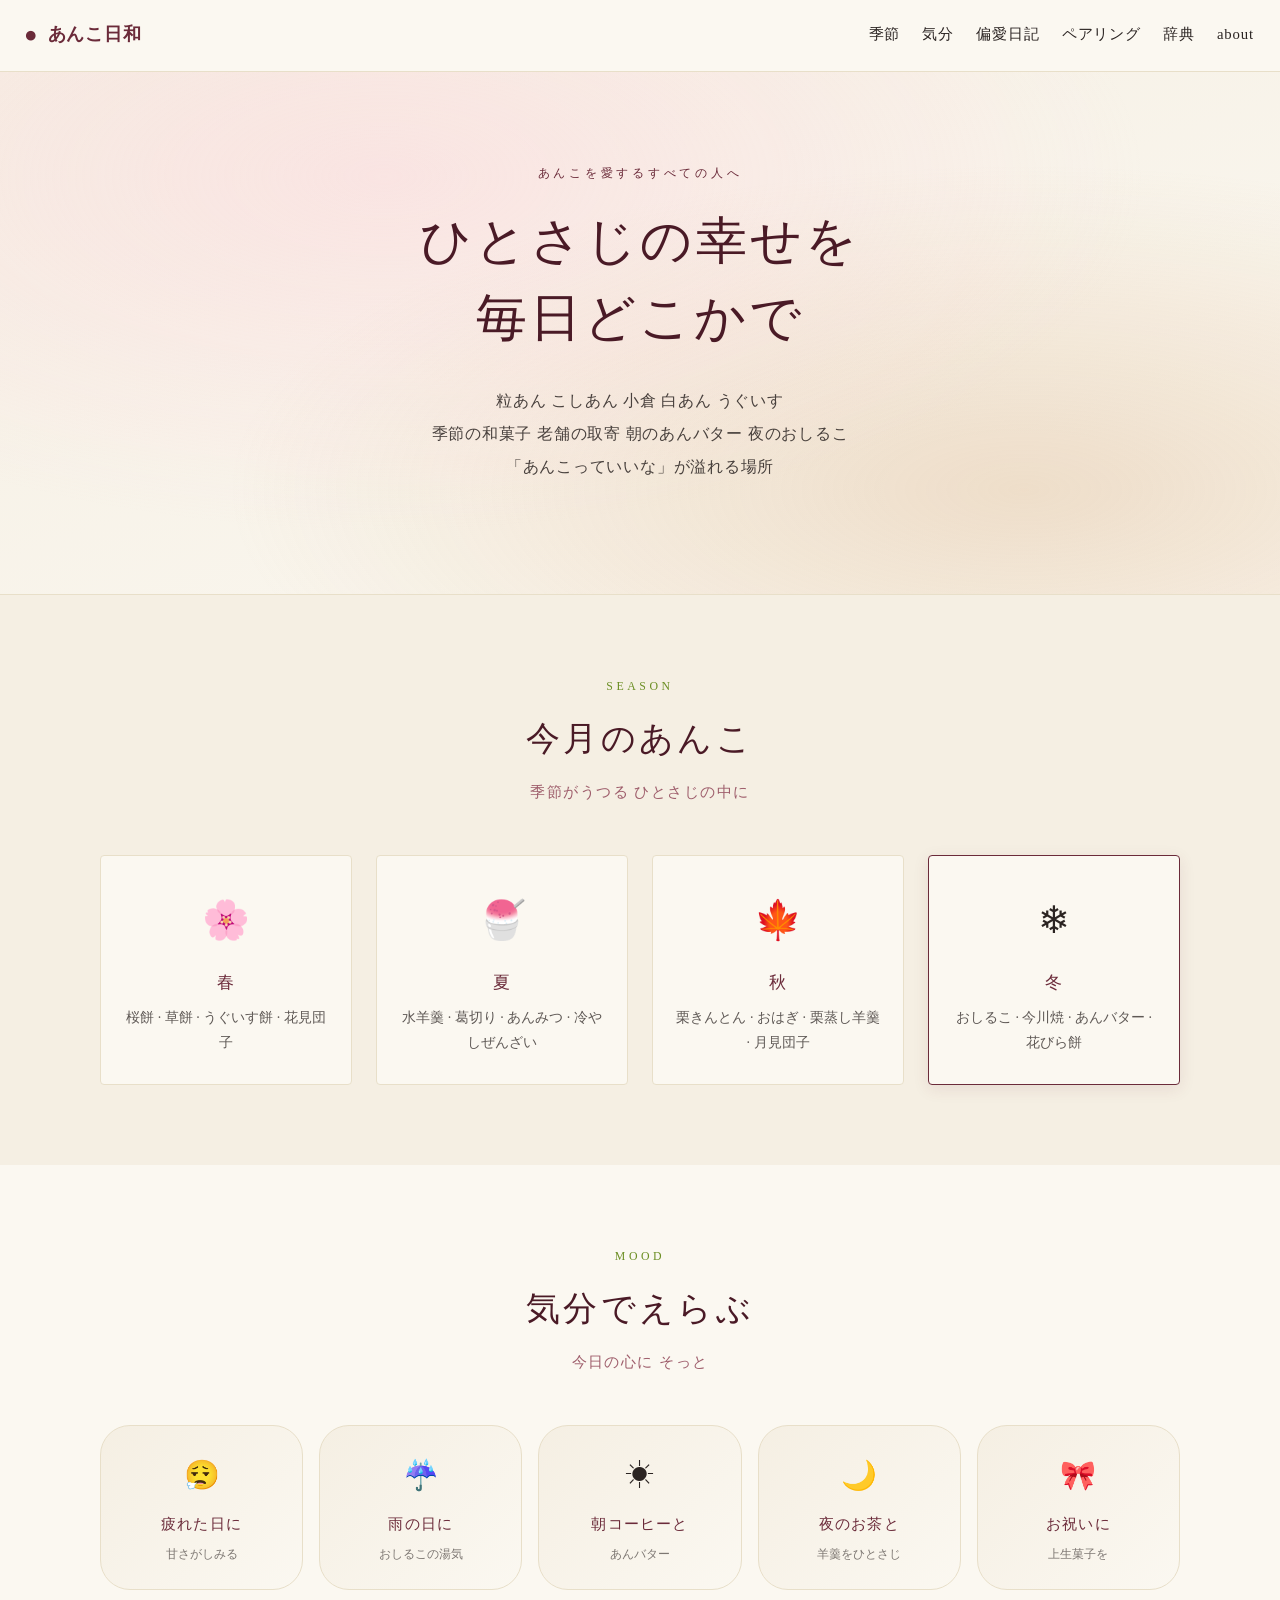
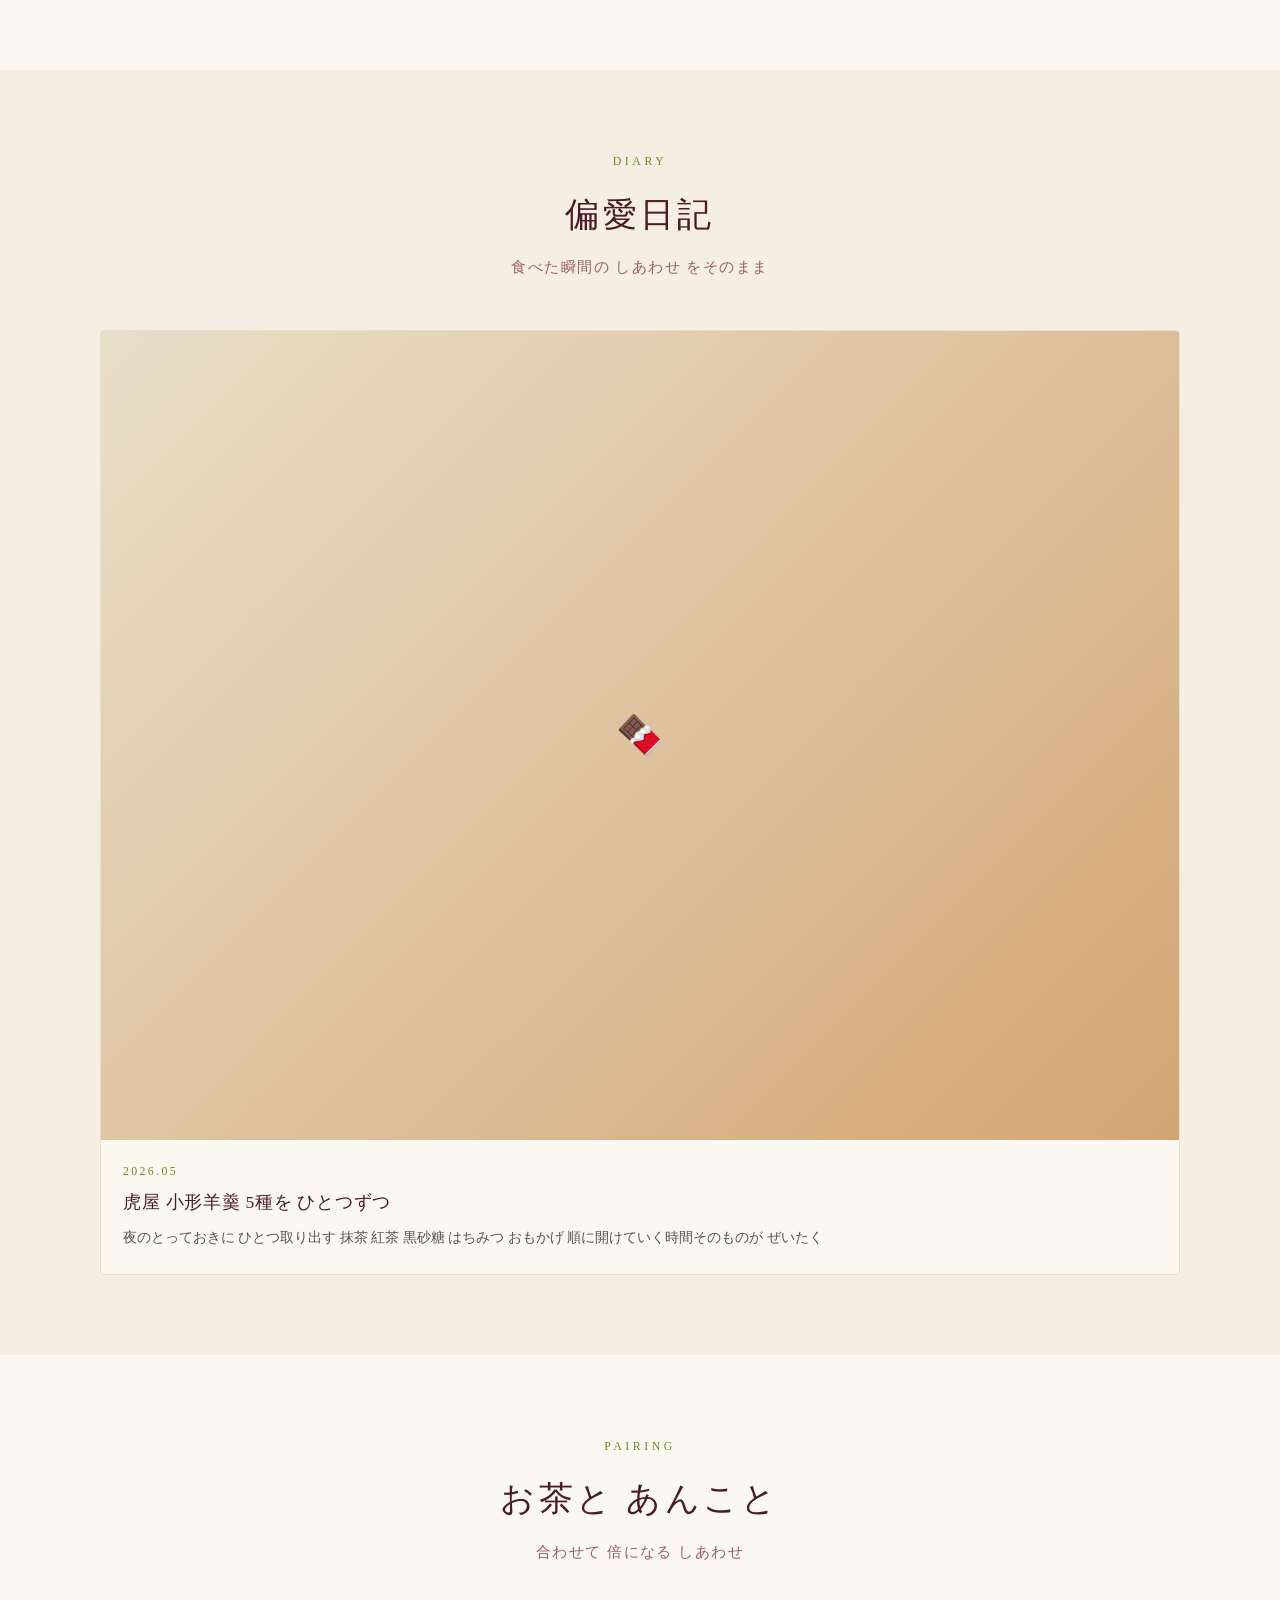
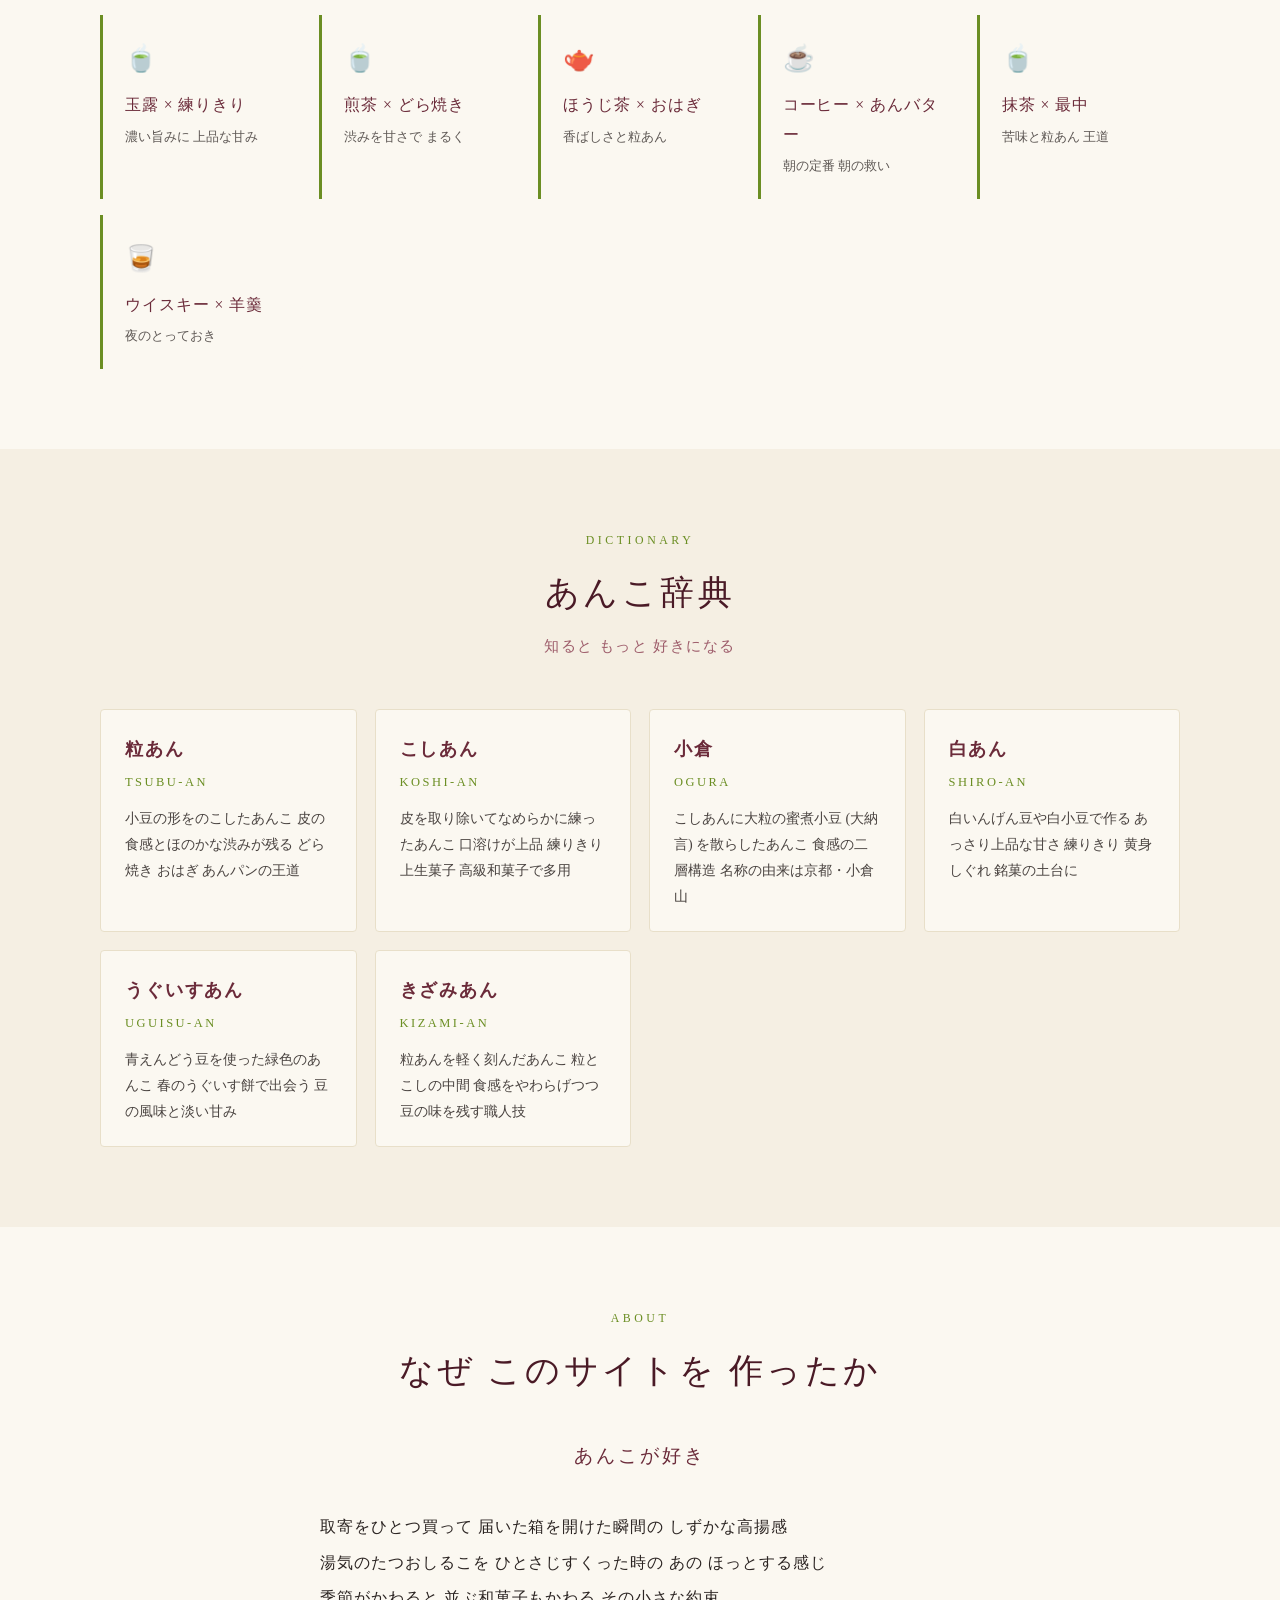
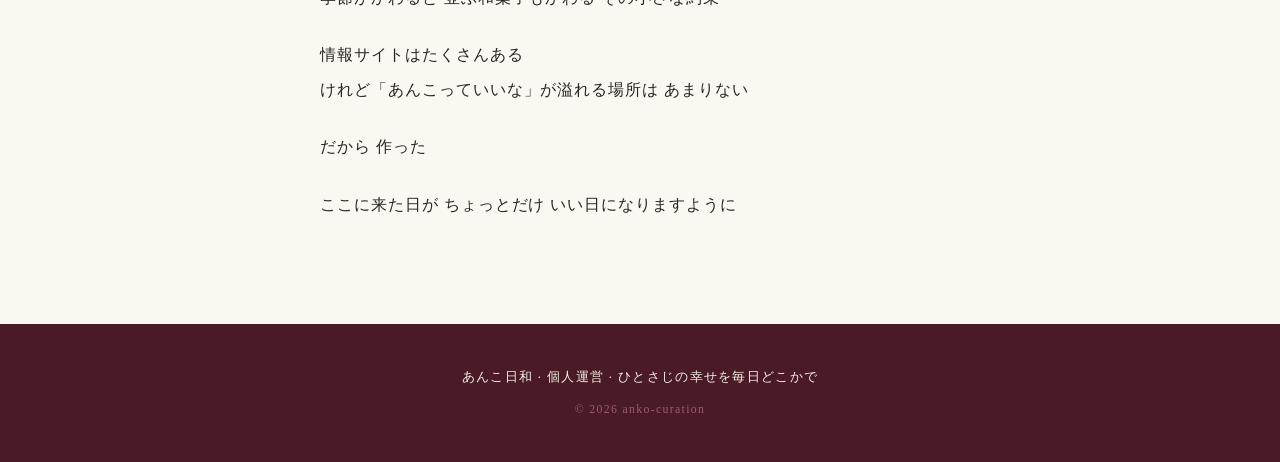
==== index.html @ 610469e4 "init: あんこ日和 MVP - 幸せ溢れる9要素統合 (季節/気分/偏愛日記/ペアリング/辞典/About)" ====
<!DOCTYPE html>
<html lang="ja">
<head>
<meta charset="UTF-8">
<meta name="viewport" content="width=device-width,initial-scale=1">
<title>あんこ日和 — あんこの幸せが溢れる場所</title>
<meta name="description" content="季節のあんこ・気分で選ぶあんこ・偏愛日記・あんこ辞典・お茶とのペアリング。あんこを愛するすべての人に、ひとさじの幸せを。">
<meta property="og:title" content="あんこ日和 — あんこの幸せが溢れる場所">
<meta property="og:description" content="季節のあんこ・気分で選ぶあんこ・偏愛日記・あんこ辞典。あんこを愛するすべての人へ。">
<meta property="og:type" content="website">
<meta property="og:url" content="https://humancronadmin.github.io/anko-curation/">
<meta name="theme-color" content="#6B2B3A">
<link rel="canonical" href="https://humancronadmin.github.io/anko-curation/">
<link rel="stylesheet" href="css/style.css">
<link rel="icon" href="favicon.svg" type="image/svg+xml">
</head>
<body>

<header class="site-header">
  <div class="brand">
    <a href="./"><span class="brand-mark">●</span> あんこ日和</a>
  </div>
  <nav class="site-nav">
    <a href="#season">季節</a>
    <a href="#mood">気分</a>
    <a href="#diary">偏愛日記</a>
    <a href="#pairing">ペアリング</a>
    <a href="#dictionary">辞典</a>
    <a href="#about">about</a>
  </nav>
</header>

<section class="hero">
  <div class="hero-inner">
    <p class="hero-eyebrow">あんこを愛するすべての人へ</p>
    <h1 class="hero-title">ひとさじの幸せを<br>毎日どこかで</h1>
    <p class="hero-lead">粒あん こしあん 小倉 白あん うぐいす<br>季節の和菓子 老舗の取寄 朝のあんバター 夜のおしるこ<br>「あんこっていいな」が溢れる場所</p>
  </div>
</section>

<section id="season" class="section section-cream">
  <div class="container">
    <p class="eyebrow">SEASON</p>
    <h2 class="section-title">今月のあんこ</h2>
    <p class="section-lead">季節がうつる ひとさじの中に</p>
    <div class="season-grid" id="season-grid"></div>
  </div>
</section>

<section id="mood" class="section">
  <div class="container">
    <p class="eyebrow">MOOD</p>
    <h2 class="section-title">気分でえらぶ</h2>
    <p class="section-lead">今日の心に そっと</p>
    <div class="mood-grid" id="mood-grid"></div>
  </div>
</section>

<section id="diary" class="section section-cream">
  <div class="container">
    <p class="eyebrow">DIARY</p>
    <h2 class="section-title">偏愛日記</h2>
    <p class="section-lead">食べた瞬間の しあわせ をそのまま</p>
    <div class="diary-grid" id="diary-grid"></div>
  </div>
</section>

<section id="pairing" class="section">
  <div class="container">
    <p class="eyebrow">PAIRING</p>
    <h2 class="section-title">お茶と あんこと</h2>
    <p class="section-lead">合わせて 倍になる しあわせ</p>
    <div class="pairing-grid">
      <div class="pairing-card"><div class="pairing-icon">🍵</div><h3>玉露 × 練りきり</h3><p>濃い旨みに 上品な甘み</p></div>
      <div class="pairing-card"><div class="pairing-icon">🍵</div><h3>煎茶 × どら焼き</h3><p>渋みを甘さで まるく</p></div>
      <div class="pairing-card"><div class="pairing-icon">🫖</div><h3>ほうじ茶 × おはぎ</h3><p>香ばしさと粒あん</p></div>
      <div class="pairing-card"><div class="pairing-icon">☕</div><h3>コーヒー × あんバター</h3><p>朝の定番 朝の救い</p></div>
      <div class="pairing-card"><div class="pairing-icon">🍵</div><h3>抹茶 × 最中</h3><p>苦味と粒あん 王道</p></div>
      <div class="pairing-card"><div class="pairing-icon">🥃</div><h3>ウイスキー × 羊羹</h3><p>夜のとっておき</p></div>
    </div>
  </div>
</section>

<section id="dictionary" class="section section-cream">
  <div class="container">
    <p class="eyebrow">DICTIONARY</p>
    <h2 class="section-title">あんこ辞典</h2>
    <p class="section-lead">知ると もっと 好きになる</p>
    <div class="dict-grid" id="dict-grid"></div>
  </div>
</section>

<section id="about" class="section">
  <div class="container container-narrow">
    <p class="eyebrow">ABOUT</p>
    <h2 class="section-title">なぜ このサイトを 作ったか</h2>
    <div class="about-text">
      <p>あんこが好き</p>
      <p>取寄をひとつ買って 届いた箱を開けた瞬間の しずかな高揚感<br>湯気のたつおしるこを ひとさじすくった時の あの ほっとする感じ<br>季節がかわると 並ぶ和菓子もかわる その小さな約束</p>
      <p>情報サイトはたくさんある<br>けれど「あんこっていいな」が溢れる場所は あまりない</p>
      <p>だから 作った</p>
      <p>ここに来た日が ちょっとだけ いい日になりますように</p>
    </div>
  </div>
</section>

<footer class="site-footer">
  <p>あんこ日和 · 個人運営 · ひとさじの幸せを毎日どこかで</p>
  <p class="footer-meta">© 2026 anko-curation</p>
</footer>

<script src="js/app.js"></script>
</body>
</html>
---- css/style.css ----
/* あんこ日和 — 和テーマ (あずき + 抹茶 + 生成り) */

:root {
  --azuki: #6B2B3A;
  --azuki-deep: #4A1A26;
  --azuki-light: #9E5D6B;
  --matcha: #6B8E23;
  --matcha-light: #A4B97B;
  --kinari: #F5EFE3;
  --kinari-deep: #E8DFC9;
  --sumi: #2B2422;
  --sakura: #FFD1DC;
  --kinako: #D4A574;
  --paper: #FBF8F1;
}

* { box-sizing: border-box; margin: 0; padding: 0; }

html { scroll-behavior: smooth; }

body {
  font-family: "Hiragino Mincho ProN", "Yu Mincho", "Noto Serif JP", serif;
  color: var(--sumi);
  background: var(--paper);
  line-height: 1.9;
  font-size: 16px;
  -webkit-font-smoothing: antialiased;
}

/* ===== Header ===== */
.site-header {
  position: sticky; top: 0; z-index: 50;
  display: flex; align-items: center; justify-content: space-between;
  padding: 14px 24px;
  background: rgba(251, 248, 241, 0.92);
  backdrop-filter: blur(8px);
  border-bottom: 1px solid var(--kinari-deep);
}
.brand a {
  color: var(--azuki); text-decoration: none;
  font-size: 1.15rem; font-weight: 600; letter-spacing: 0.04em;
}
.brand-mark { color: var(--azuki); font-size: 1.4rem; vertical-align: -2px; margin-right: 4px; }
.site-nav { display: flex; gap: 18px; flex-wrap: wrap; }
.site-nav a {
  color: var(--sumi); text-decoration: none;
  font-size: 0.92rem; letter-spacing: 0.06em;
  padding: 4px 2px; border-bottom: 1px solid transparent;
  transition: border-color 0.2s, color 0.2s;
}
.site-nav a:hover { color: var(--azuki); border-bottom-color: var(--azuki); }

@media (max-width: 600px) {
  .site-header { flex-direction: column; gap: 10px; padding: 12px; }
  .site-nav { gap: 12px; font-size: 0.85rem; }
}

/* ===== Hero ===== */
.hero {
  background:
    radial-gradient(ellipse at 30% 20%, rgba(255, 209, 220, 0.4), transparent 60%),
    radial-gradient(ellipse at 80% 80%, rgba(212, 165, 116, 0.3), transparent 55%),
    linear-gradient(160deg, var(--kinari) 0%, var(--paper) 100%);
  padding: 90px 24px 110px;
  text-align: center;
  border-bottom: 1px solid var(--kinari-deep);
}
.hero-inner { max-width: 720px; margin: 0 auto; }
.hero-eyebrow {
  color: var(--azuki); letter-spacing: 0.3em; font-size: 0.78rem;
  margin-bottom: 18px; text-transform: uppercase;
}
.hero-title {
  font-size: clamp(1.9rem, 5vw, 3.2rem);
  color: var(--azuki-deep);
  font-weight: 500;
  letter-spacing: 0.06em;
  line-height: 1.5;
  margin-bottom: 28px;
}
.hero-lead {
  color: var(--sumi);
  font-size: 0.98rem;
  letter-spacing: 0.05em;
  line-height: 2.1;
  opacity: 0.85;
}

/* ===== Section ===== */
.section { padding: 80px 24px; }
.section-cream { background: var(--kinari); }
.container { max-width: 1080px; margin: 0 auto; }
.container-narrow { max-width: 640px; margin: 0 auto; text-align: center; }

.eyebrow {
  color: var(--matcha); letter-spacing: 0.3em; font-size: 0.74rem;
  text-align: center; margin-bottom: 10px; text-transform: uppercase;
}
.section-title {
  font-size: clamp(1.5rem, 3vw, 2.1rem);
  color: var(--azuki-deep);
  text-align: center;
  font-weight: 500;
  letter-spacing: 0.1em;
  margin-bottom: 8px;
}
.section-lead {
  text-align: center; color: var(--azuki-light);
  font-size: 0.92rem; letter-spacing: 0.1em;
  margin-bottom: 48px;
}

/* ===== Season grid ===== */
.season-grid {
  display: grid; gap: 24px;
  grid-template-columns: repeat(auto-fit, minmax(220px, 1fr));
}
.season-card {
  background: var(--paper);
  border: 1px solid var(--kinari-deep);
  border-radius: 4px;
  padding: 28px 22px;
  text-align: center;
  transition: transform 0.2s, box-shadow 0.2s;
}
.season-card:hover {
  transform: translateY(-2px);
  box-shadow: 0 6px 20px rgba(107, 43, 58, 0.08);
}
.season-emoji { font-size: 2.4rem; margin-bottom: 10px; }
.season-name { color: var(--azuki); font-size: 1.05rem; letter-spacing: 0.1em; margin-bottom: 6px; }
.season-items { color: var(--sumi); opacity: 0.75; font-size: 0.88rem; line-height: 1.8; }

/* ===== Mood grid ===== */
.mood-grid {
  display: grid; gap: 16px;
  grid-template-columns: repeat(auto-fit, minmax(170px, 1fr));
}
.mood-card {
  background: linear-gradient(135deg, var(--kinari) 0%, var(--paper) 100%);
  border: 1px solid var(--kinari-deep);
  border-radius: 30px;
  padding: 22px 18px;
  text-align: center;
  cursor: pointer;
  transition: all 0.2s;
}
.mood-card:hover {
  border-color: var(--azuki);
  background: var(--paper);
}
.mood-icon { font-size: 1.8rem; margin-bottom: 8px; }
.mood-label { color: var(--azuki); font-size: 0.95rem; letter-spacing: 0.08em; }
.mood-sub { color: var(--sumi); opacity: 0.6; font-size: 0.78rem; margin-top: 4px; }

/* ===== Diary grid ===== */
.diary-grid {
  display: grid; gap: 28px;
  grid-template-columns: repeat(auto-fit, minmax(280px, 1fr));
}
.diary-card {
  background: var(--paper);
  border: 1px solid var(--kinari-deep);
  border-radius: 4px;
  overflow: hidden;
  transition: transform 0.2s, box-shadow 0.2s;
  display: block;
  text-decoration: none;
  color: inherit;
}
.diary-card:hover {
  transform: translateY(-3px);
  box-shadow: 0 8px 24px rgba(107, 43, 58, 0.12);
}
.diary-img {
  width: 100%; aspect-ratio: 4/3;
  background: linear-gradient(135deg, var(--kinari-deep), var(--kinako));
  display: flex; align-items: center; justify-content: center;
  font-size: 2.4rem; color: var(--paper);
}
.diary-img img { width: 100%; height: 100%; object-fit: cover; display: block; }
.diary-body { padding: 20px 22px 24px; }
.diary-date { color: var(--matcha); font-size: 0.74rem; letter-spacing: 0.2em; margin-bottom: 6px; }
.diary-title { color: var(--azuki-deep); font-size: 1.1rem; letter-spacing: 0.04em; margin-bottom: 8px; line-height: 1.6; }
.diary-excerpt { color: var(--sumi); opacity: 0.78; font-size: 0.86rem; line-height: 1.85; }

.diary-empty {
  grid-column: 1 / -1;
  text-align: center;
  color: var(--azuki-light);
  font-size: 0.92rem;
  padding: 60px 20px;
  border: 1px dashed var(--kinari-deep);
  border-radius: 4px;
}

/* ===== Pairing ===== */
.pairing-grid {
  display: grid; gap: 16px;
  grid-template-columns: repeat(auto-fit, minmax(200px, 1fr));
}
.pairing-card {
  background: var(--paper);
  border-left: 3px solid var(--matcha);
  padding: 20px 22px;
  border-radius: 0 4px 4px 0;
}
.pairing-icon { font-size: 1.6rem; margin-bottom: 6px; }
.pairing-card h3 { color: var(--azuki); font-size: 0.98rem; letter-spacing: 0.06em; margin-bottom: 4px; font-weight: 500; }
.pairing-card p { color: var(--sumi); opacity: 0.75; font-size: 0.84rem; }

/* ===== Dictionary ===== */
.dict-grid {
  display: grid; gap: 18px;
  grid-template-columns: repeat(auto-fit, minmax(240px, 1fr));
}
.dict-card {
  background: var(--paper);
  border: 1px solid var(--kinari-deep);
  border-radius: 4px;
  padding: 22px 24px;
}
.dict-term {
  color: var(--azuki); font-size: 1.15rem; letter-spacing: 0.1em;
  margin-bottom: 4px; font-weight: 600;
}
.dict-reading {
  color: var(--matcha); font-size: 0.78rem; letter-spacing: 0.2em;
  margin-bottom: 10px; text-transform: uppercase;
}
.dict-desc { color: var(--sumi); font-size: 0.88rem; line-height: 1.85; opacity: 0.85; }

/* ===== About ===== */
.about-text { margin-top: 32px; text-align: left; }
.about-text p {
  color: var(--sumi);
  font-size: 1rem;
  line-height: 2.2;
  letter-spacing: 0.06em;
  margin-bottom: 22px;
}
.about-text p:first-child {
  text-align: center;
  font-size: 1.2rem;
  color: var(--azuki);
  letter-spacing: 0.15em;
  margin-bottom: 32px;
}

/* ===== Footer ===== */
.site-footer {
  background: var(--azuki-deep);
  color: var(--kinari);
  text-align: center;
  padding: 40px 24px;
  font-size: 0.82rem;
  letter-spacing: 0.1em;
  line-height: 2;
}
.footer-meta { color: var(--azuki-light); font-size: 0.74rem; margin-top: 8px; }

/* ===== Mobile ===== */
@media (max-width: 600px) {
  .section { padding: 56px 18px; }
  .hero { padding: 60px 18px 80px; }
  .hero-lead { font-size: 0.9rem; line-height: 2; }
}
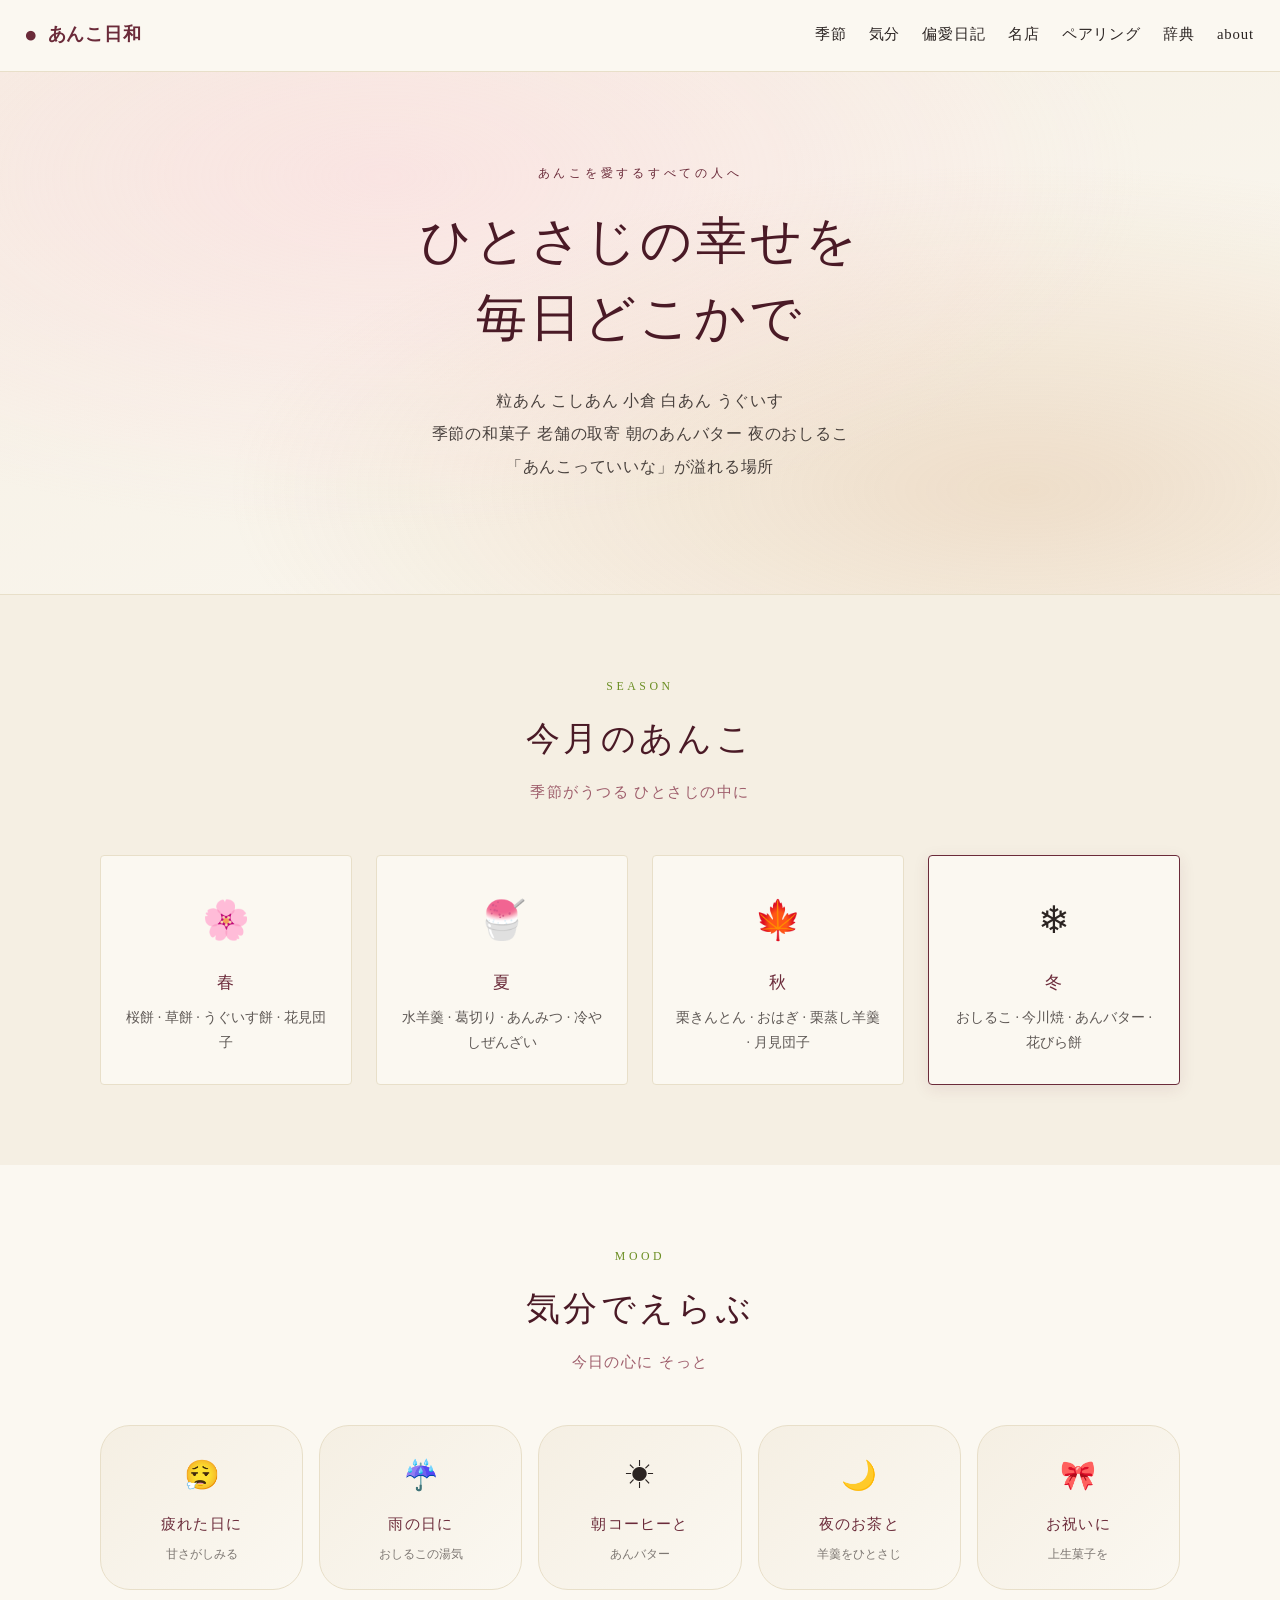
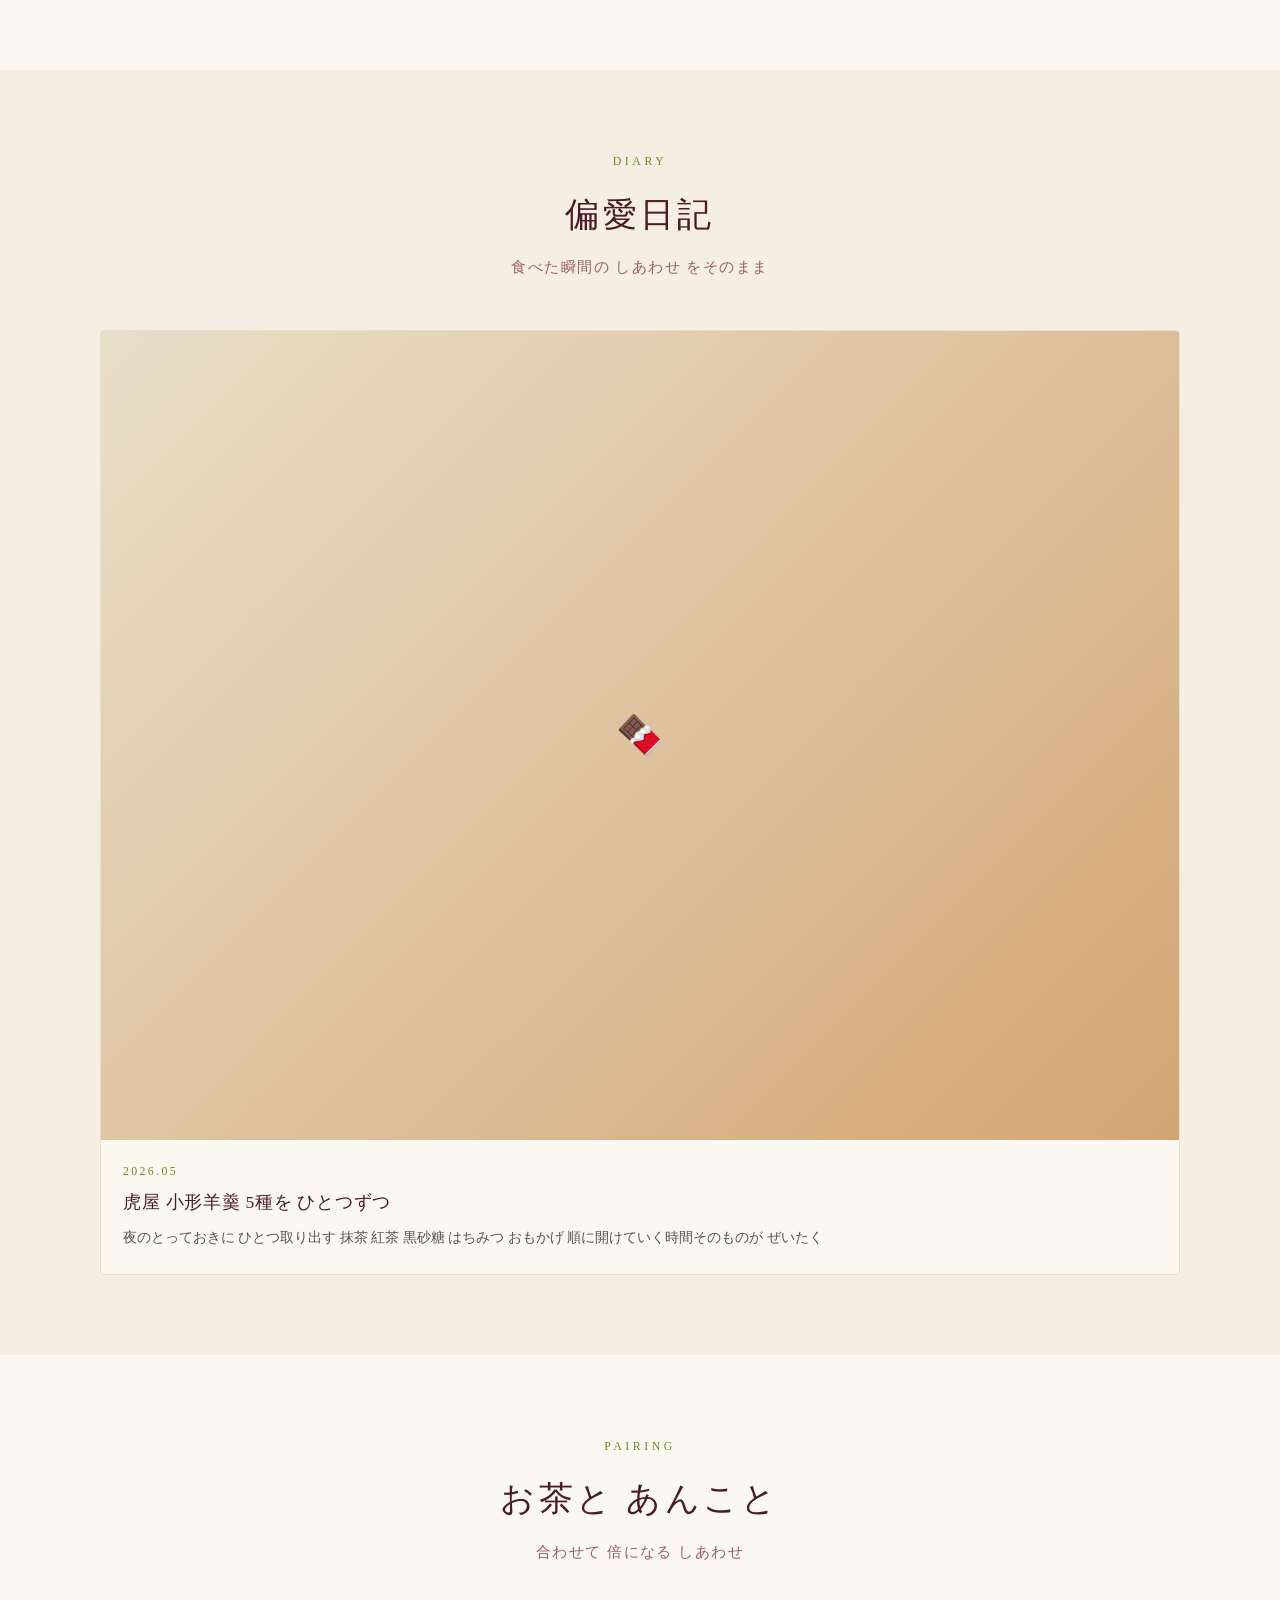
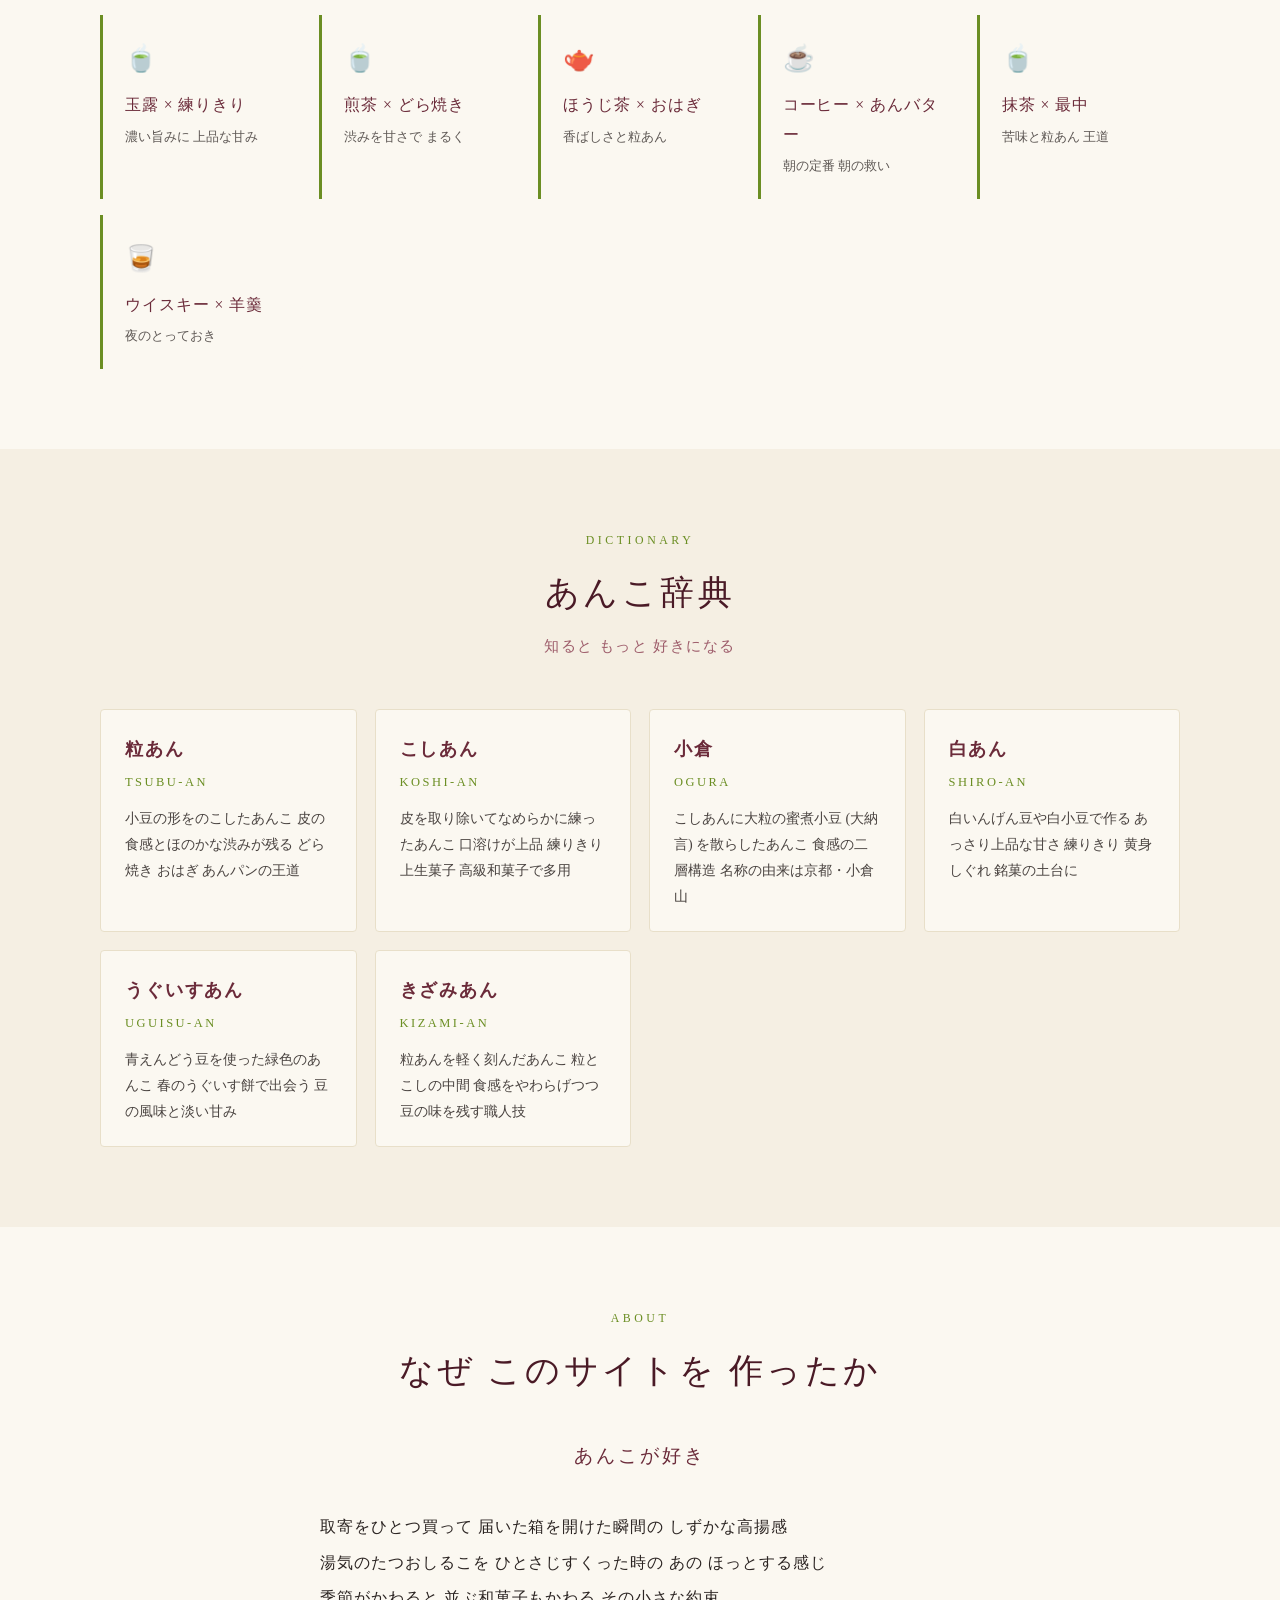
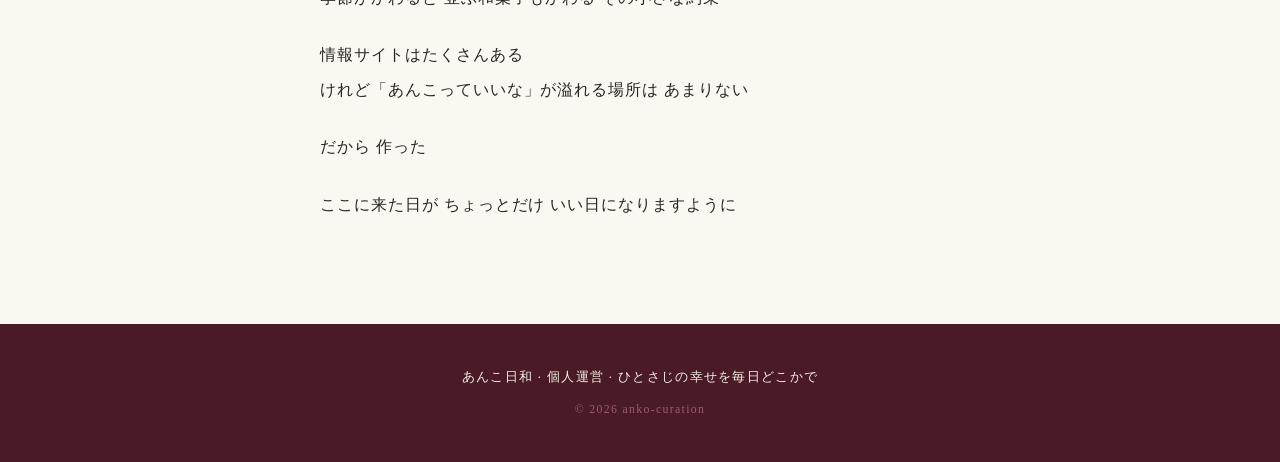
==== commit cf22d219: "add: 名店18選 + voice_to_anko.py連携 + SEO基盤 (sitemap/robots/JSON-LD)" ====
--- a/index.html
+++ b/index.html
@@ -13,6 +13,9 @@
 <link rel="canonical" href="https://humancronadmin.github.io/anko-curation/">
 <link rel="stylesheet" href="css/style.css">
 <link rel="icon" href="favicon.svg" type="image/svg+xml">
+
+<script type="application/ld+json">{"@context":"https://schema.org","@type":"WebSite","name":"あんこ日和","alternateName":"anko-curation","url":"https://humancronadmin.github.io/anko-curation/","description":"あんこの幸せが溢れる場所 季節のあんこ 気分で選ぶあんこ 偏愛日記 あんこ辞典 全国名店18選","inLanguage":"ja"}</script>
+<script type="application/ld+json">{"@context":"https://schema.org","@type":"Organization","name":"あんこ日和","url":"https://humancronadmin.github.io/anko-curation/"}</script>
 </head>
 <body>
 
@@ -24,6 +27,7 @@
     <a href="#season">季節</a>
     <a href="#mood">気分</a>
     <a href="#diary">偏愛日記</a>
+    <a href="shops.html">名店</a>
     <a href="#pairing">ペアリング</a>
     <a href="#dictionary">辞典</a>
     <a href="#about">about</a>
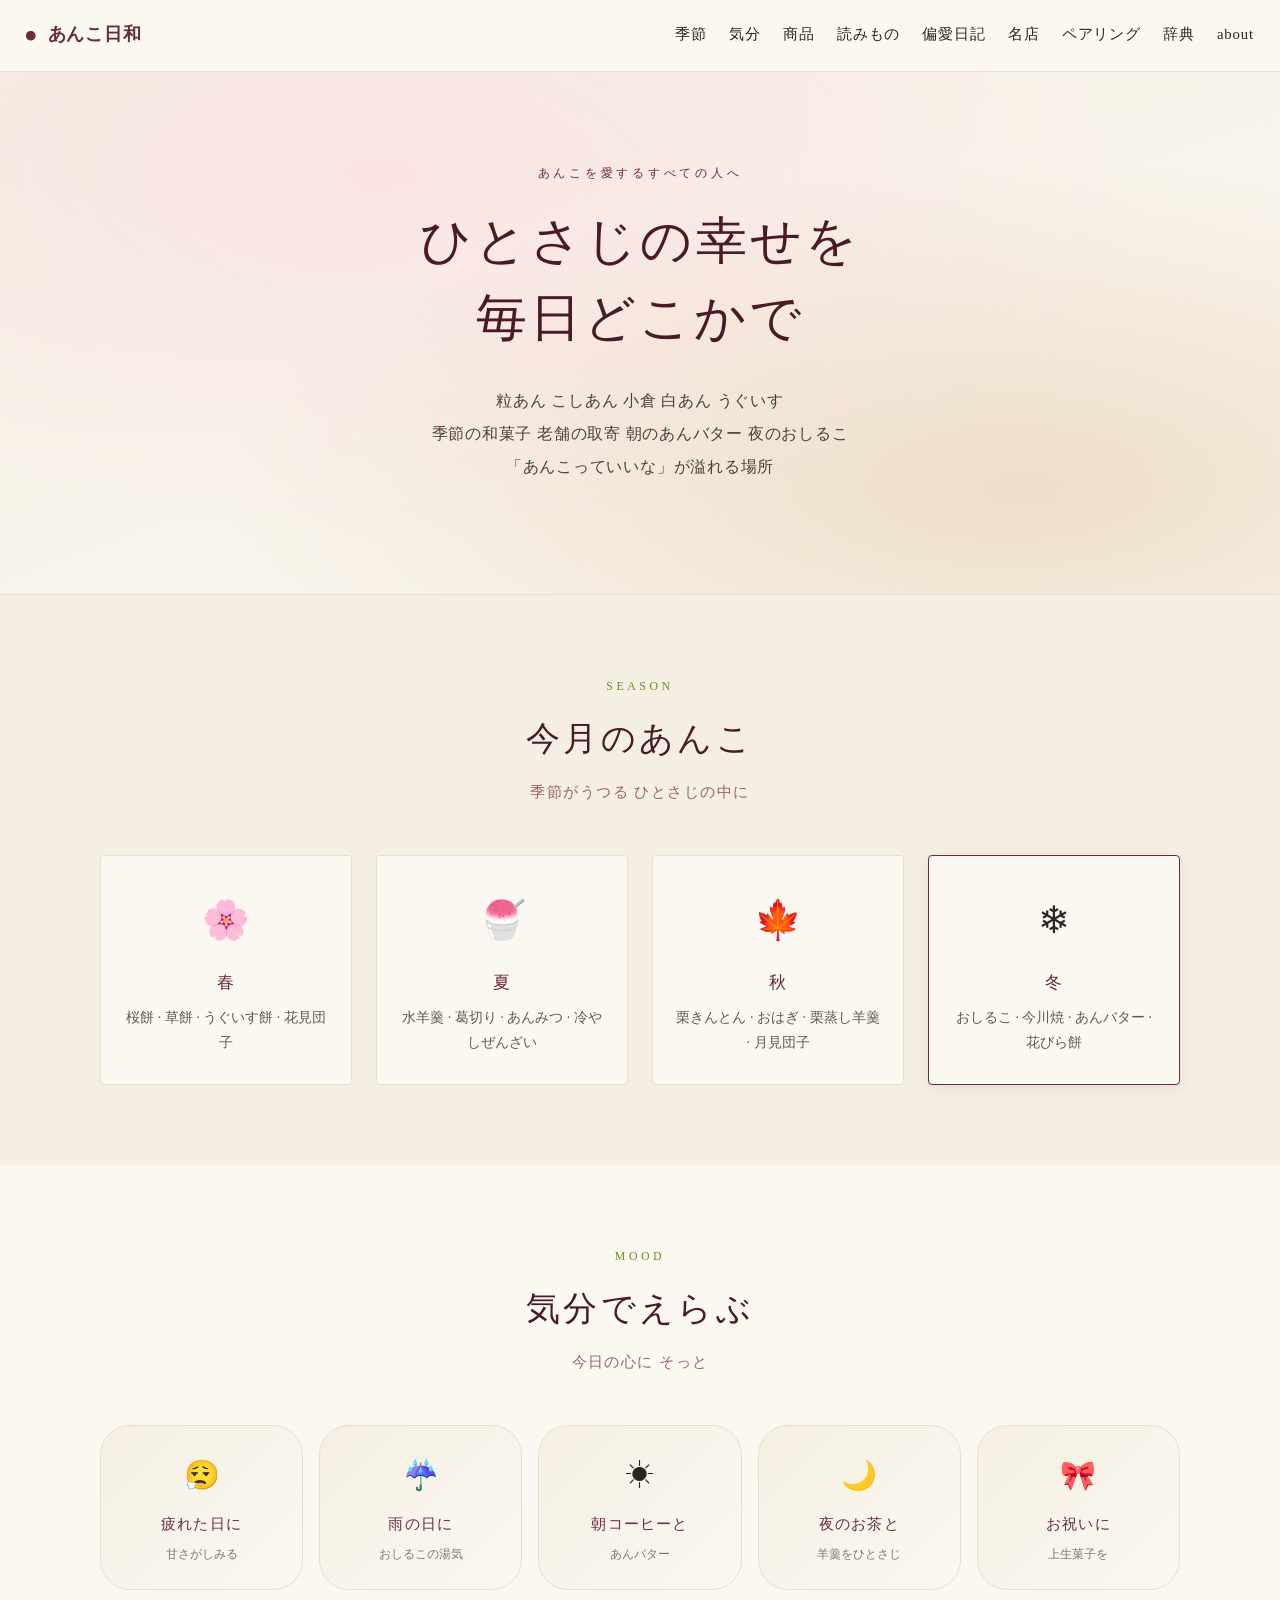
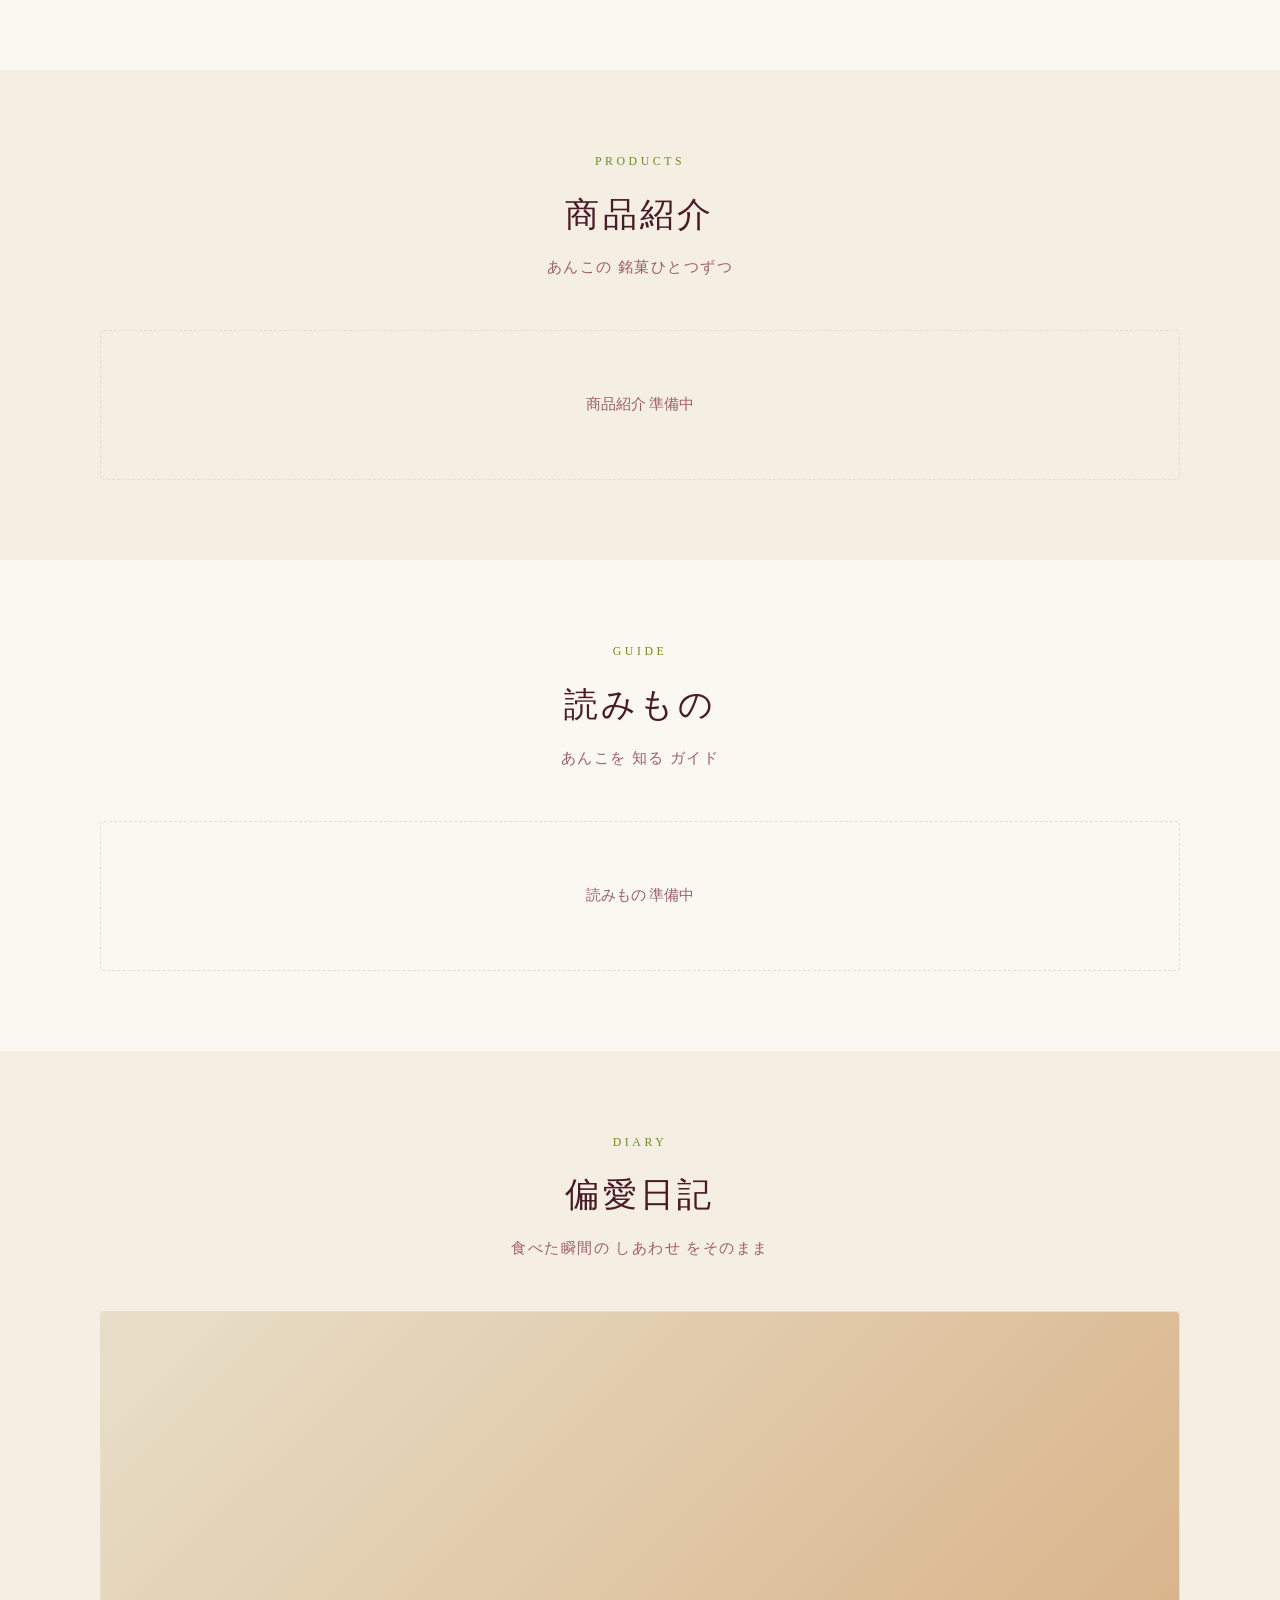
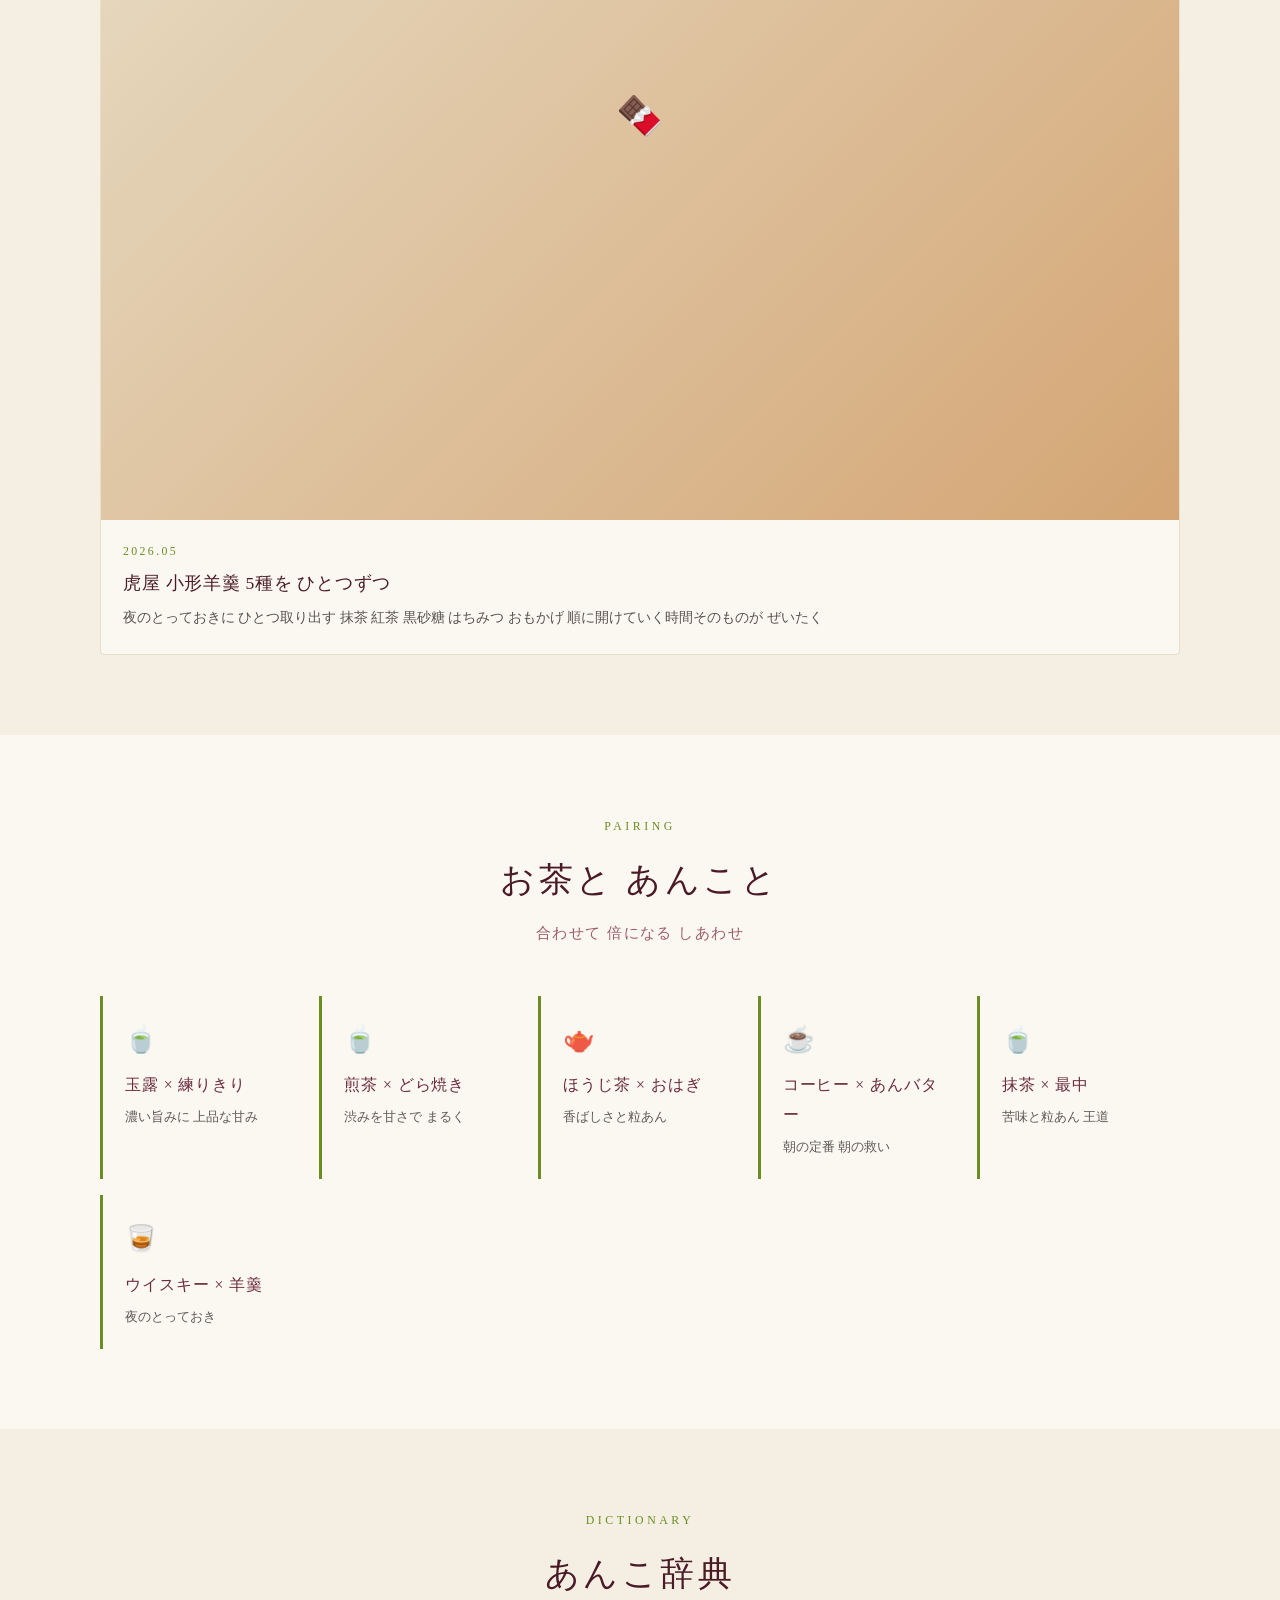
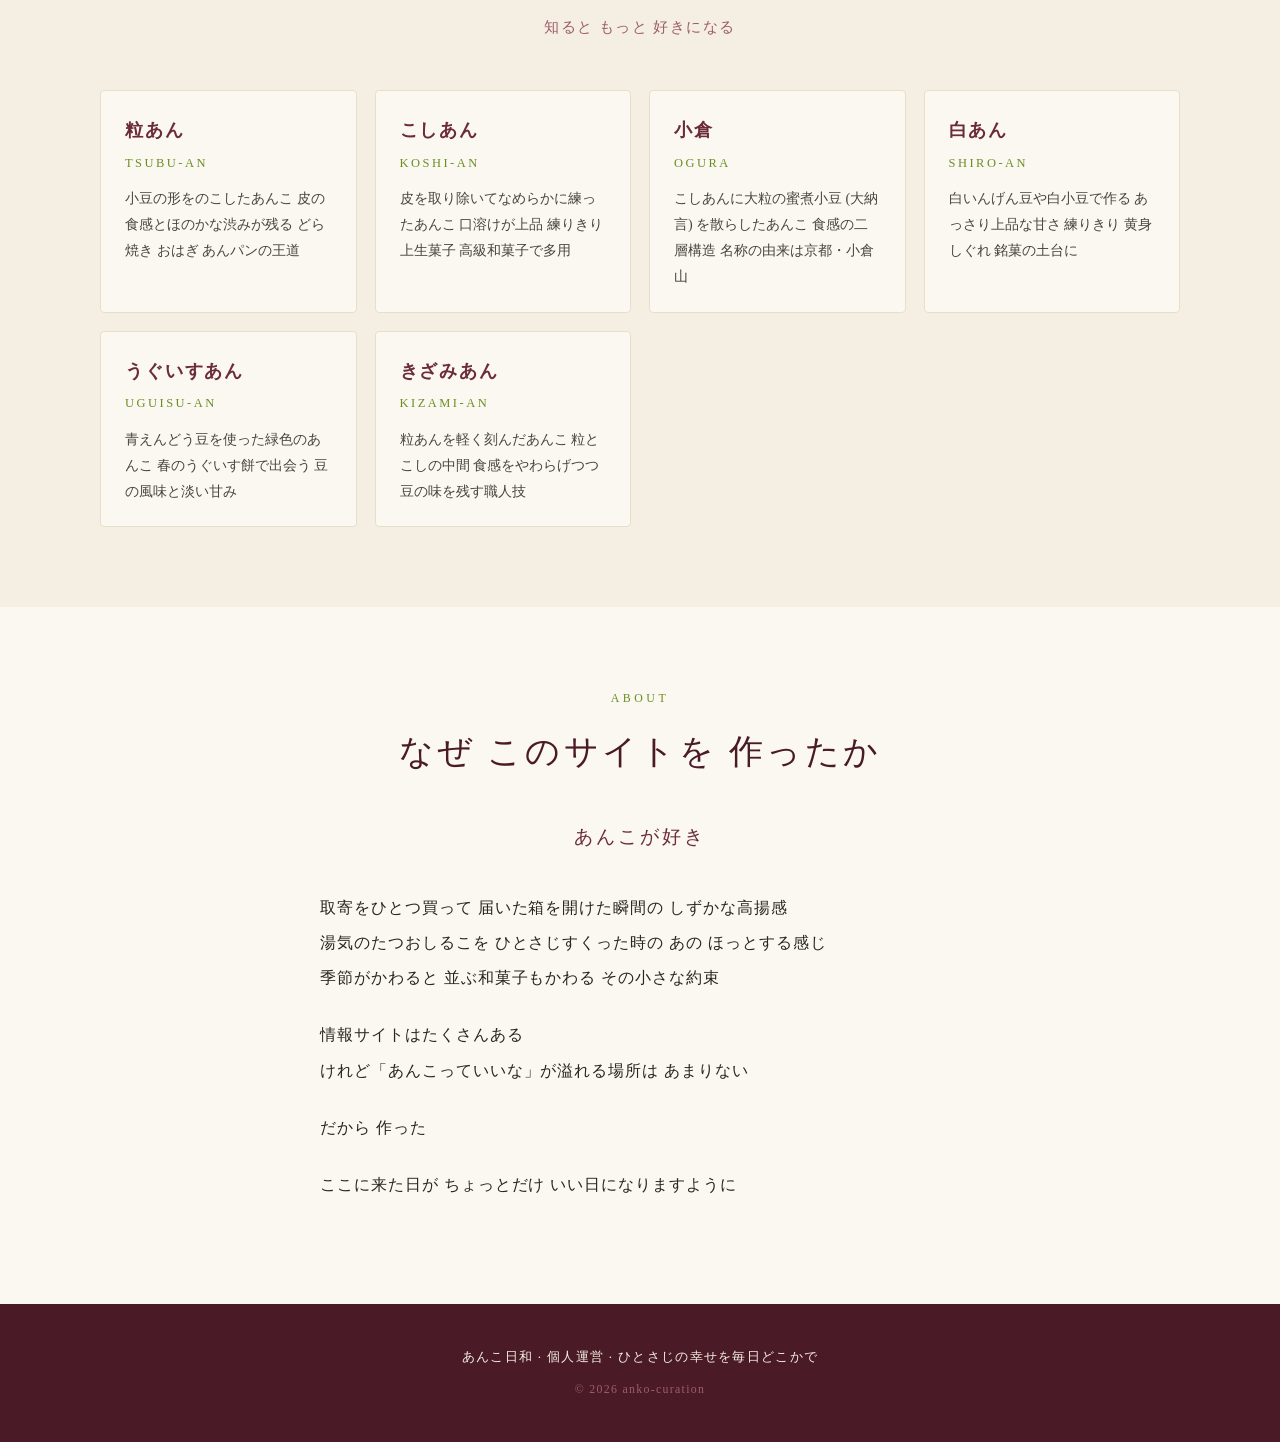
==== commit 1fe1ce5f: "refactor: 3記事タイプ構造 + お菓子フロー丸コピー (anko_daily_article/seo_daily/voices) + index 3section分割 + verify AP" ====
--- a/index.html
+++ b/index.html
@@ -26,6 +26,8 @@
   <nav class="site-nav">
     <a href="#season">季節</a>
     <a href="#mood">気分</a>
+    <a href="#products">商品</a>
+    <a href="#seo">読みもの</a>
     <a href="#diary">偏愛日記</a>
     <a href="shops.html">名店</a>
     <a href="#pairing">ペアリング</a>
@@ -57,6 +59,24 @@
     <h2 class="section-title">気分でえらぶ</h2>
     <p class="section-lead">今日の心に そっと</p>
     <div class="mood-grid" id="mood-grid"></div>
+  </div>
+</section>
+
+<section id="products" class="section section-cream">
+  <div class="container">
+    <p class="eyebrow">PRODUCTS</p>
+    <h2 class="section-title">商品紹介</h2>
+    <p class="section-lead">あんこの 銘菓ひとつずつ</p>
+    <div class="diary-grid" id="products-grid"></div>
+  </div>
+</section>
+
+<section id="seo" class="section">
+  <div class="container">
+    <p class="eyebrow">GUIDE</p>
+    <h2 class="section-title">読みもの</h2>
+    <p class="section-lead">あんこを 知る ガイド</p>
+    <div class="diary-grid" id="seo-grid"></div>
   </div>
 </section>
 
